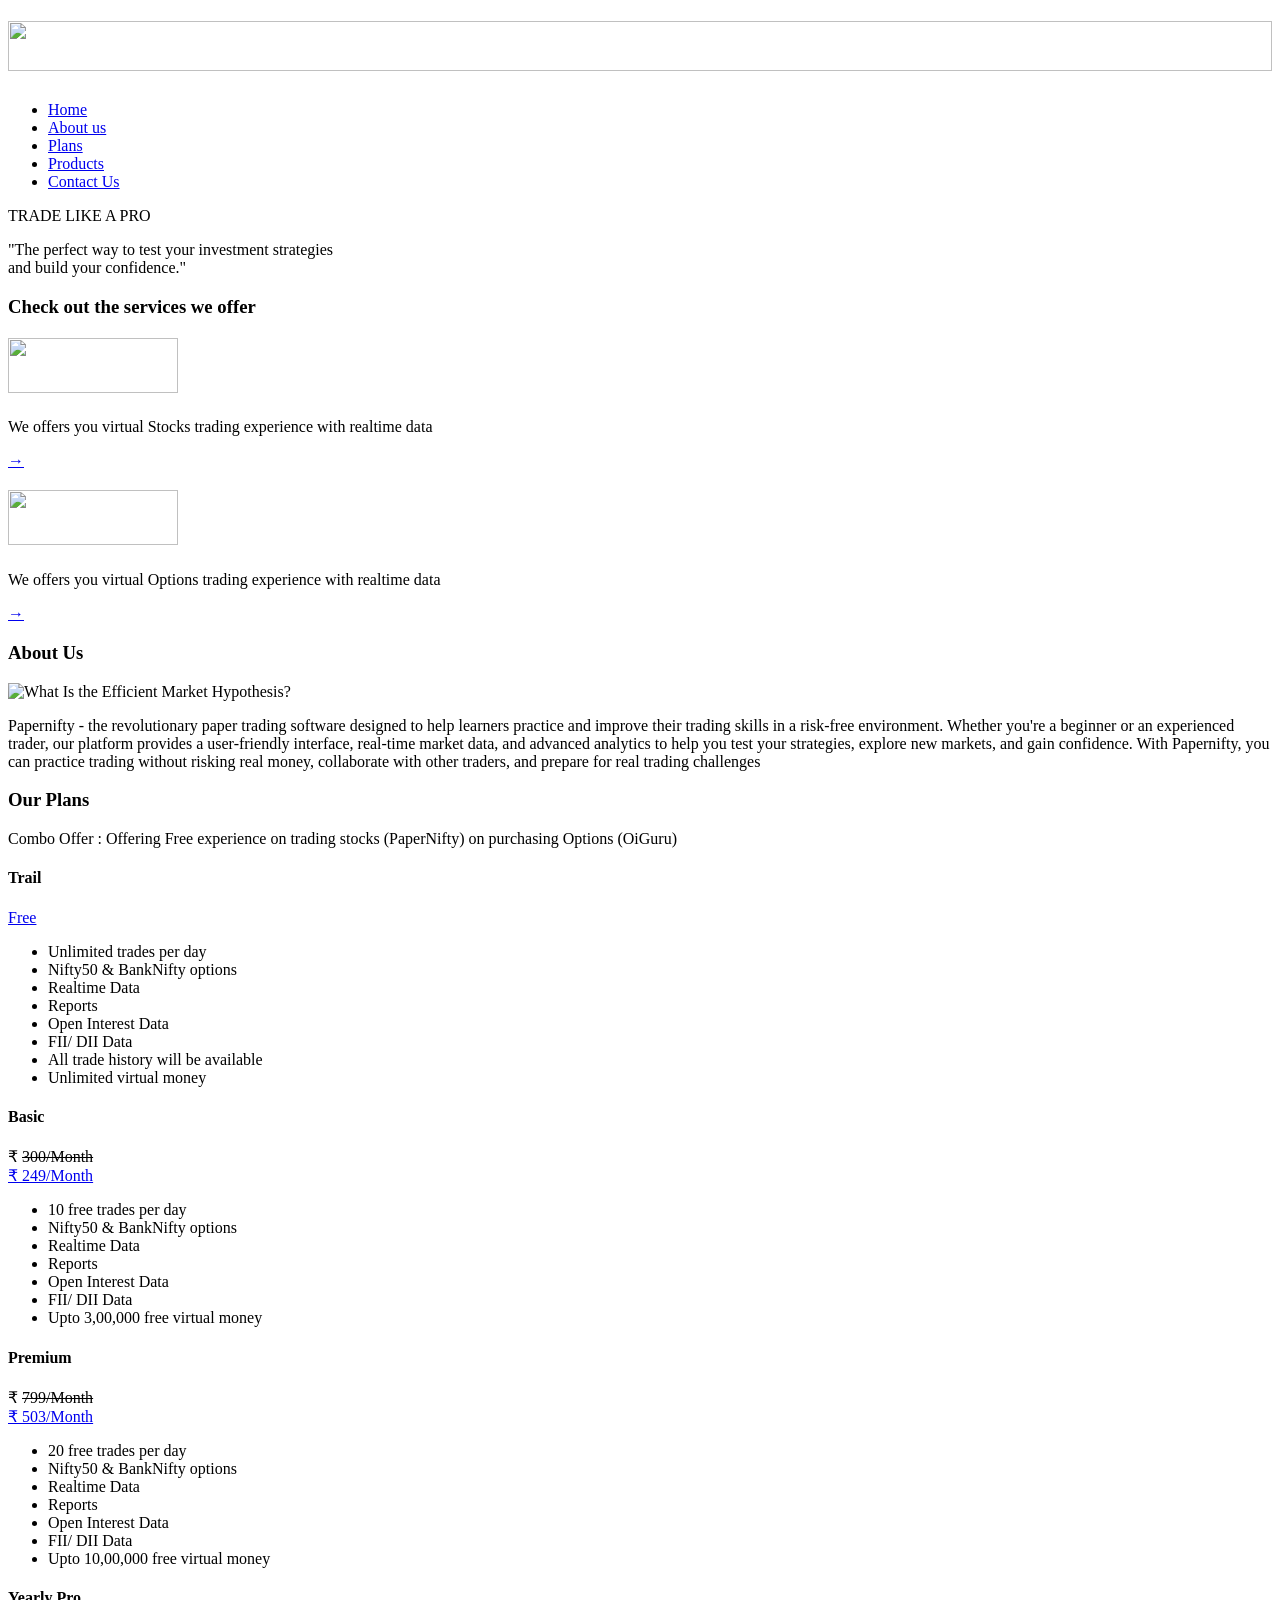
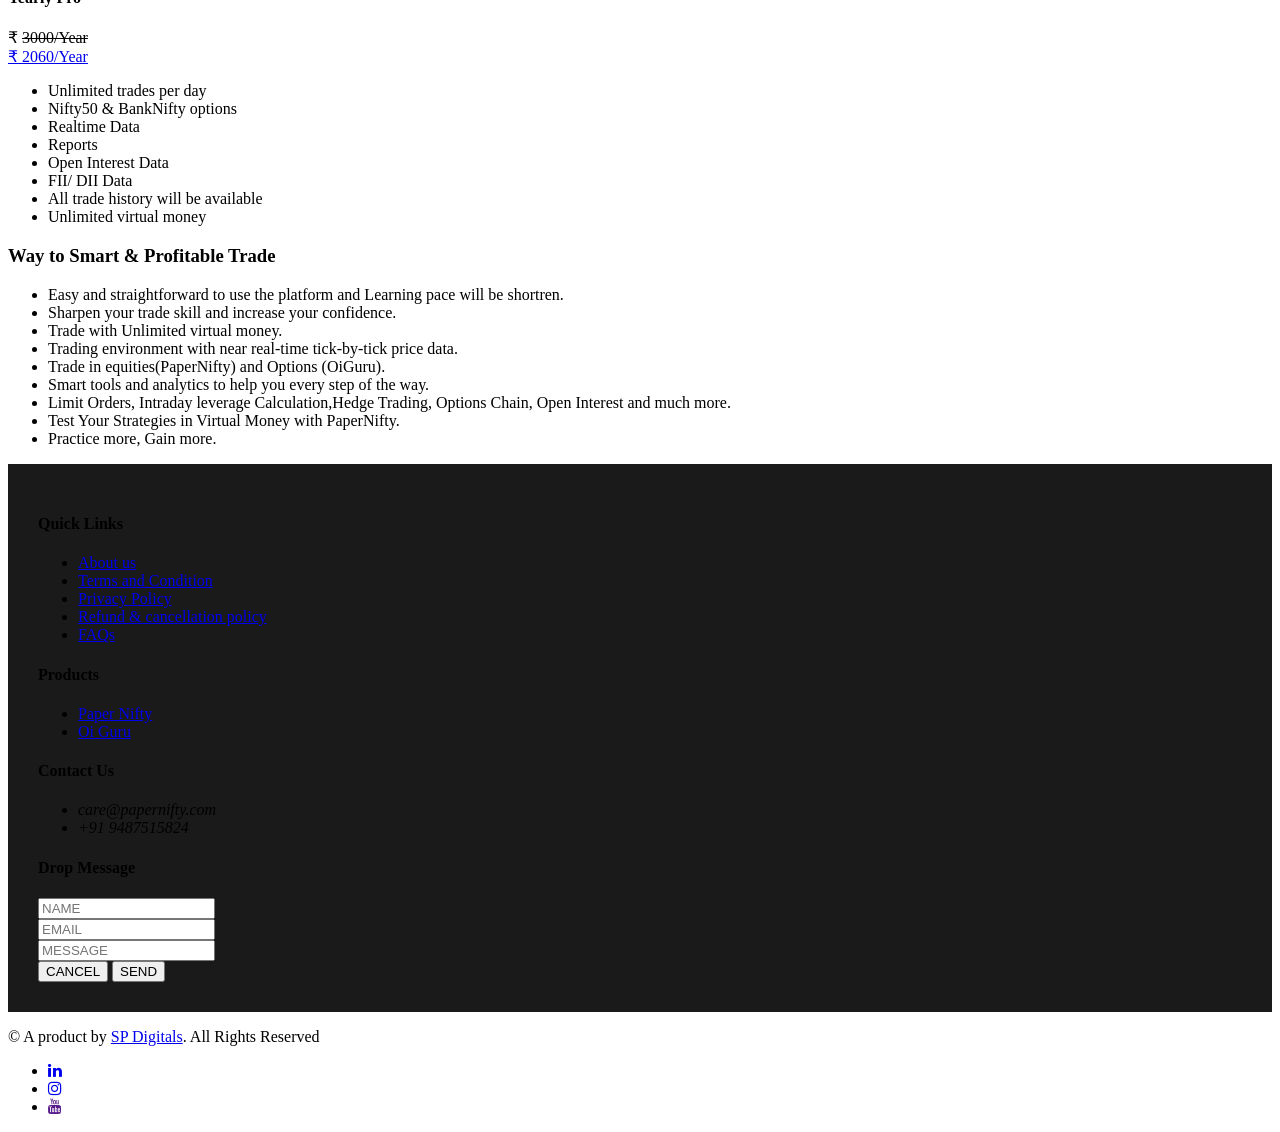
==== index.html @ 731ad500 "Add files via upload Html Files" ====
<!DOCTYPE html>
<html lang="en">

<head>
  <meta charset="UTF-8">
  <meta name="viewport" content="width=device-width, initial-scale=1.0">


  <link rel="preconnect" href="https://fonts.googleapis.com">
  <link rel="preconnect" href="https://fonts.gstatic.com" crossorigin>
  <link href="https://fonts.googleapis.com/css2?family=Sacramento&family=Titillium+Web&display=swap" rel="stylesheet">
  <link href="https://maxcdn.bootstrapcdn.com/font-awesome/4.7.0/css/font-awesome.min.css" rel="stylesheet">
  <!--==================== SWIPER CSS ====================-->
  <link href="src/vendor/bootstrap/css/bootstrap.min.css" rel="stylesheet">
  <link href="src/vendor/icofont/icofont.min.css" rel="stylesheet">
  <link href="src/vendor/animate.css/animate.min.css" rel="stylesheet">
  <link href="src/vendor/font-awesome/css/font-awesome.min.css" rel="stylesheet">
  <link href="src/vendor/nivo-slider/css/nivo-slider.css" rel="stylesheet">
  <link href="src/vendor/owl.carousel/assets/owl.carousel.min.css" rel="stylesheet">
  <link href="src/vendor/venobox/venobox.css" rel="stylesheet">
  <!--==================== CSS ====================-->
  <link href="src/css/style.css" rel="stylesheet" />

  <title>Paper Nifty</title>
</head>

<body data-spy="scroll" data-target="#navbar-example">
  <!--==================== Header ====================-->
  <header id="header" class="fixed-top">
    <div class="container-fluid d-flex">

      <div class="logo mr-auto">
        <h1><a href="index.html"><img class="logo" src="src\img\logo1.png" width="100%" height="50" alt=""></a></h1>
      </div>

      <nav class="nav-menu d-none d-lg-block">
        <ul>
          <li><a href="#home">Home</a></li>
          <li><a href="#about">About us</a></li>
          <li><a href="#plan">Plans</a></li>
          <li><a href="#tutorials">Products</a></li>
          <li><a href="#contact">Contact Us</a></li>

        </ul>
      </nav><!-- .nav-menu -->

    </div>
  </header><!-- End Header -->

  <!--==================== MAIN ====================-->
  <main class="main">
    <!--==================== HOME ====================-->
    <section class="home" id="home">
      <div class="container-fluid">
        <div class="row">
          <div class="col-lg-11 col-md-10 col-sm-10">
            <div>
              <p class="hometag">TRADE LIKE A PRO</p>
            </div>
            <div class="hh66Heading">
              "The perfect way to test your investment strategies <br> and build your confidence."
            </div>
          </div>
          <div class="col-lg-1 col-md-2 col-sm-2 shape">
            <div class="hero-shape">
            </div>
            <div class="hero-shape2">
            </div>
            <div class="hero-shape3">
            </div>
          </div>
        </div>
      </div>
      <div class="container">
        <div class="text-center section-headline">
          <h3>Check out the services we offer</h3>
        </div>
        <div class="row">
          <div class="col-lg-6 col-md-6" style="margin-bottom: 20px;">
            <div class="card">
              <div class="card-body text-center">
                <!-- <h5>Paper Nifty</h5>-->
                <h1><a href="index.html"><img class="logo" src="src\img\papernifty.png" width="170" height="55" alt=""></a>
                </h1>
                <p class="card-text">We offers you virtual Stocks trading experience with realtime data</p>
                <a href="https://app.papernifty.com/" target=”_blank” rel="noreferrer noopener">&rarr;</a>
              </div>
            </div>

          </div>
          <div class="col-lg-6 col-md-6">
            <div class="card">
              <div class="card-body text-center">
                <h1><a href="index.html"><img class="logo" src="src\img\oiguru.png" width="170" height="55" alt=""></a>
                </h1>
                <p class="card-text">We offers you virtual Options trading experience with realtime data</p>
                <a href="https://oiguru.papernifty.com/" target=”_blank” rel="noreferrer noopener">&rarr;</a>
              </div>
            </div>
          </div>
        </div>
      </div>
    </section>

    <!--==================== ABOUT ====================-->
    <section class="about" id="about">
      <div class="container-fluid  section-headline">
        <div class="text-center">
          <h3>About Us</h3>
        </div>
          <div class="descpapernifty">
            <img src="src\img\target.jpg" alt="What Is the Efficient Market Hypothesis?">
            <div class="overlay-text">
              <p>Papernifty - the revolutionary paper trading software designed to help learners practice and improve
                their trading skills in a risk-free environment. Whether you're a beginner or an experienced trader,
                our
                platform provides a user-friendly interface, real-time market data, and advanced analytics to help you
                test your strategies, explore new markets, and gain confidence. With Papernifty, you can practice
                trading without risking real money, collaborate with other traders, and prepare for real trading
                challenges</p>
            </div>
          </div>
      </div>
    </section>

    <!--==================== PROJECT IN MIND ====================-->
    <section class="section" id="plan">
      <div class="container-fluid">
        <div class="text-center section-headline">
          <h3>Our Plans</h3>
          <p class="combo">Combo Offer : Offering Free experience on trading stocks (PaperNifty) on purchasing Options
            (OiGuru)</p>
        </div>
        <div class="container-fluid">
          <div class="row">
            <div class="col-lg-3 col-md-6 col-sm-6 d-flex">
              <div class="planitems">
                <div class="title">
                  <h4> Trail</h4>
                  <div class="d-block">
                    <span class="m-auto d-block w-25 spansmall"></span>
                  </div>
                  <p><a href="https://oiguru.papernifty.com/" target=”_blank”
                      rel="noreferrer noopener"><span>Free</span></a></p>
                  <ul class="points">
                    <li>Unlimited trades per day</li>
                    <li>Nifty50 &amp; BankNifty options</li>
                    <li>Realtime Data</li>
                    <li>Reports</li>
                    <li>Open Interest Data</li>
                    <li>FII/ DII Data</li>
                    <li>All trade history will be available</li>
                    <li>Unlimited virtual money</li>

                  </ul>
                </div>
              </div>
            </div>
            <div class="col-lg-3 col-md-6 col-sm-6 d-flex">
              <div class="planitems">
                <div class="title">
                  <h4>Basic</h4>
                  <div class="d-block">
                    <span class="m-auto d-block w-25 spansmall"></span>
                  </div>
                  <p>&#8377 <s>300/Month</s><br><a href="https://oiguru.papernifty.com/" target=”_blank”
                      rel="noreferrer noopener"><span>&#8377 249/Month</span></a></p>
                  <ul class="points">
                    <li>10 free trades per day</li>
                    <li>Nifty50 &amp; BankNifty options</li>
                    <li>Realtime Data</li>
                    <li>Reports</li>
                    <li>Open Interest Data</li>
                    <li>FII/ DII Data</li>
                    <li>Upto 3,00,000 free virtual money</li>
                  </ul>
                </div>
              </div>
            </div>
            <div class="col-lg-3 col-md-6 col-sm-6 d-flex">
              <div class="planitems">
                <div class="title">
                  <h4>Premium</h4>
                  <div class="d-block">
                    <span class="m-auto d-block w-25 spansmall"></span>
                  </div>
                  <p>&#8377 <s>799/Month</s><br><a href="https://oiguru.papernifty.com/" target=”_blank”
                      rel="noreferrer noopener"><span>&#8377 503/Month</span></a></p>
                  <ul class="points">
                    <li>20 free trades per day</li>
                    <li>Nifty50 &amp; BankNifty options</li>
                    <li>Realtime Data</li>
                    <li>Reports</li>
                    <li>Open Interest Data</li>
                    <li>FII/ DII Data</li>
                    <li>Upto 10,00,000 free virtual money</li>
                  </ul>
                </div>
              </div>
            </div>
            <div class="col-lg-3 col-md-6 col-sm-6 d-flex">
              <div class="planitems">
                <div class="title">
                  <h4>Yearly Pro</h4>
                  <div class="d-block">
                    <span class="m-auto d-block w-25 spansmall"></span>
                  </div>
                  <p>&#8377 <s>3000/Year</s><br><a href="https://oiguru.papernifty.com/" target=”_blank”
                      rel="noreferrer noopener"><span>&#8377 2060/Year</span></a></p>
                  <ul class="points">
                    <li>Unlimited trades per day</li>
                    <li>Nifty50 &amp; BankNifty options</li>
                    <li>Realtime Data</li>
                    <li>Reports</li>
                    <li>Open Interest Data</li>
                    <li>FII/ DII Data</li>
                    <li>All trade history will be available</li>
                    <li>Unlimited virtual money</li>
                  </ul>
                </div>
              </div>
            </div>
          </div>
        </div>
      </div>

    </section>
     <!--==================== Tutorials ====================-->
     <section class="tutorials" id="tutorials">
      <div class="container-fluid  section-headline">
        <div class="text-center">
          <h3>Way to Smart & Profitable Trade</h3>
      </div>
      <div class="container-fluid">
        <div class="row">
          <div class="col-lg-8">
            <ul class="gradient-list list-bullets">
              <li  class="mb-2">Easy and straightforward to use the platform and Learning pace will be shortren.</li>
              <li  class="mb-2">Sharpen your trade skill and increase your confidence.</li>
              <li  class="mb-2">Trade with Unlimited virtual money.</li>
              <li  class="mb-2">Trading environment with near real-time tick-by-tick price data.</li>
              <li  class="mb-2">Trade in equities(PaperNifty) and Options (OiGuru).</li>
              <li  class="mb-2">Smart tools and analytics to help you every step of the way.</li>
              <li  class="mb-2">Limit Orders, Intraday leverage Calculation,Hedge Trading, Options Chain, Open Interest and much more.</li>
              <li  class="mb-2">Test Your Strategies in Virtual Money with PaperNifty.</li>
              <li  class="mb-2">Practice more, Gain more.</li>
            </ul>
          </div>
          <div class="col-lg-4">
            <a href="" class="play-btn popup-video" target=”_blank”
            rel="noreferrer noopener"></a>
          </div>
        </div>

      </div>
    </section>

  </main>

  <!--==================== FOOTER ====================-->
  <footer class="footer" id="contact">
    <div class="container-fluid" style="background-color: #1a1a1a;">
      <div class="row" style="padding: 30px;">
        <div class="col-lg-2 col-md-4 col-sm-auto footer-col">
          <div class="footer-col-line">
            <h4>
              Quick Links
            </h4>
          </div>
          <ul>
            <li>
              <a href="#about">About us</a>
            </li>
            <li>
              <a href="terms-of-service.html">Terms and Condition</a>
            </li>
            <li>
              <a href="privacy-policy.html">Privacy Policy</a>
            </li>
            <li>
              <a href="Refund-policy.html">Refund & cancellation policy</a>
            </li>
            <li>
              <a href="#">FAQs</a>
            </li>
          </ul>
        </div>
        <div class="col-lg-2 col-md-4 col-sm-auto footer-col">
          <div class="footer-col-line">
            <h4>
              Products
            </h4>
          </div>
          <ul>
            <li>
              <a href="#">Paper Nifty</a>
            </li>
            <li>
              <a href="#">Oi Guru</a>
            </li>
          </ul>
        </div>
        <div class="col-lg-3 col-md-4 col-sm-auto footer-col">
          <div class="footer-col-line">
            <h4>
              Contact Us
            </h4>
          </div>
          <div>
            <ul>
              <li>
                <i class="icofont-envelope"> care@papernifty.com</i>
              </li>
              <li><i class="icofont-phone"> +91 9487515824</i>
            </ul>
            </li>

          </div>
        </div>
        <div class="col-lg-5 col-md-12 col-sm-auto footer-col"
          style="visibility: visible; animation-name: fadeInRight;">
          <div class="footer-col-line">
            <h4>
              Drop Message
            </h4>
          </div>
          <div class="form contact-form">
            <form action="src/contact.php" method="post" role="form" class="php-email-form">
              <div class="screen-body-item">
                <div class="app-form">
                  <div class="app-form-group">
                    <input class="app-form-control" id="name" placeholder="NAME" required>
                  </div>
                  <div class="app-form-group">
                    <input class="app-form-control" id="email" placeholder="EMAIL" required>
                  </div>
                  <!--<div class="app-form-group">
                    <select class="app-form-control" style="background-color: #1a1a1a" placeholder="SUBJECT"
                      name="subject" id="subject_input" required>
                      <option disabled hidden selected>Subject line</option>
                      <option>Queries</option>
                      <option>FeedBack</option>
                    </select>
                  </div>-->
                  <div class="app-form-group message">
                    <input class="app-form-control" id="message" placeholder="MESSAGE">
                  </div>
                  <div class="app-form-group buttons">
                    <button class="app-form-button">CANCEL</button>
                    <button class="app-form-button">SEND</button>
                  </div>
                </div>
              </div>
            </form>
          </div>
        </div>
      </div>
    </div>
    <div class="container-fluid bg-white">
      <div class="row">
        <div class="col-lg-10 col-md-8 col-sm-8 credits">
          <p>&copy; A product by <span><a href="#">SP Digitals</a></span>. All Rights Reserved</p>
        </div>
        <div class="col-lg-2 col-md-4 col-sm-4 social-test">
          <ul class="social">
            <li><a href="https://www.linkedin.com/in/papernifty369"  target=”_blank” rel="noreferrer noopener"><i class="fa fa-linkedin" aria-hidden="true"></i></a></li>
            <li><a href="https://instagram.com/_papernifty?igshid=NTc4MTIwNjQ2YQ=="  target=”_blank” rel="noreferrer noopener"><i class="fa fa-instagram" aria-hidden="true"></i></a></li>
            <li><a href=""  target=”_blank” rel="noreferrer noopener"><i class="fa fa-youtube" aria-hidden="true"></i></a></li>

          </ul>
        </div>
      </div>
    </div>
  </footer>

  <!--==================== SCROLL TOP ====================-->


  <!--==================== SWIPER JS ====================-->
  <script src="src/vendor/jquery/jquery.min.js"></script>
  <script src="src/vendor/bootstrap/js/bootstrap.bundle.min.js"></script>
  <script src="src/vendor/jquery.easing/jquery.easing.min.js"></script>
  <script src="src/vendor/php-email-form/validate.js"></script>
  <script src="src/vendor/appear/jquery.appear.js"></script>
  <script src="src/vendor/knob/jquery.knob.js"></script>
  <script src="src/vendor/parallax/parallax.js"></script>
  <script src="src/vendor/wow/wow.min.js"></script>
  <script src="src/vendor/isotope-layout/isotope.pkgd.min.js"></script>
  <script src="src/vendor/nivo-slider/js/jquery.nivo.slider.js"></script>
  <script src="src/vendor/owl.carousel/owl.carousel.min.js"></script>
  <script src=" https://smtpjs.com/v3/smtp.js"></script>

  <!-- Template Main JS File -->
  <script src="src/js/main.js"></script>
</body>

</html>
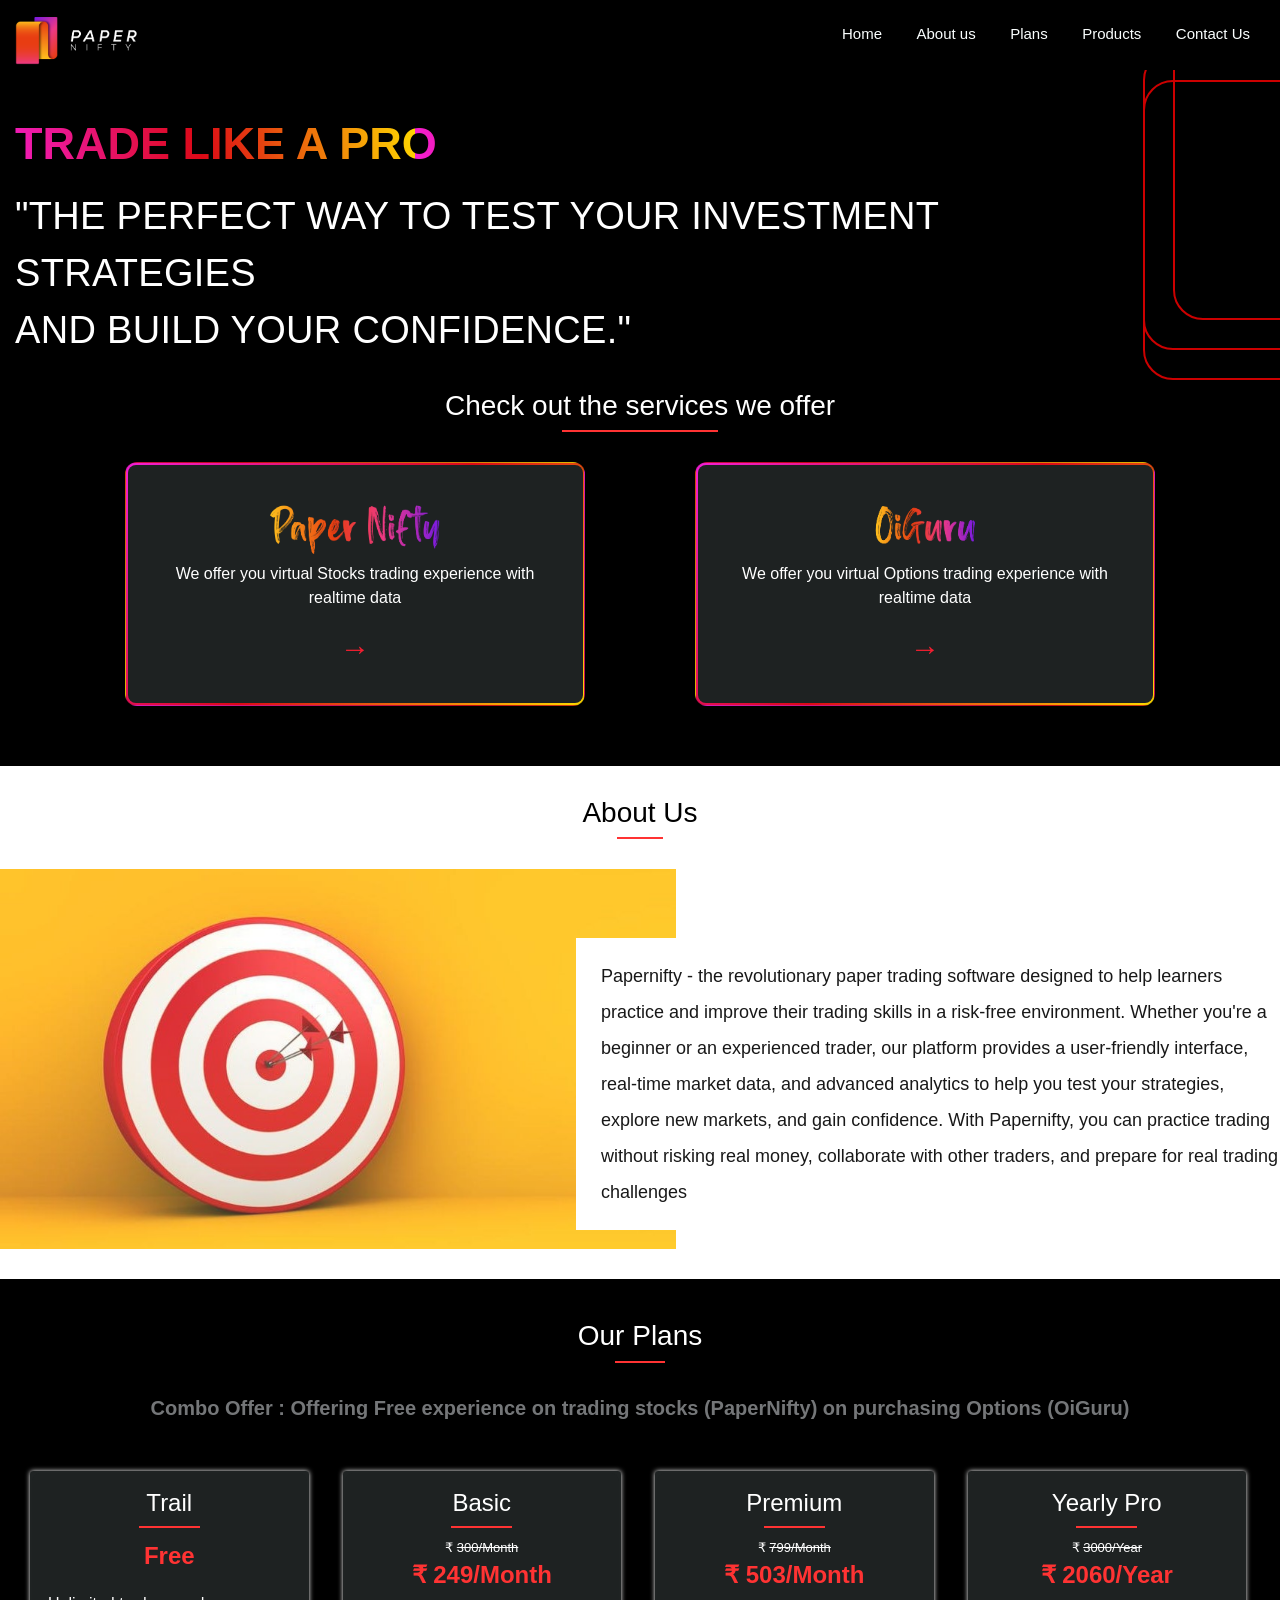
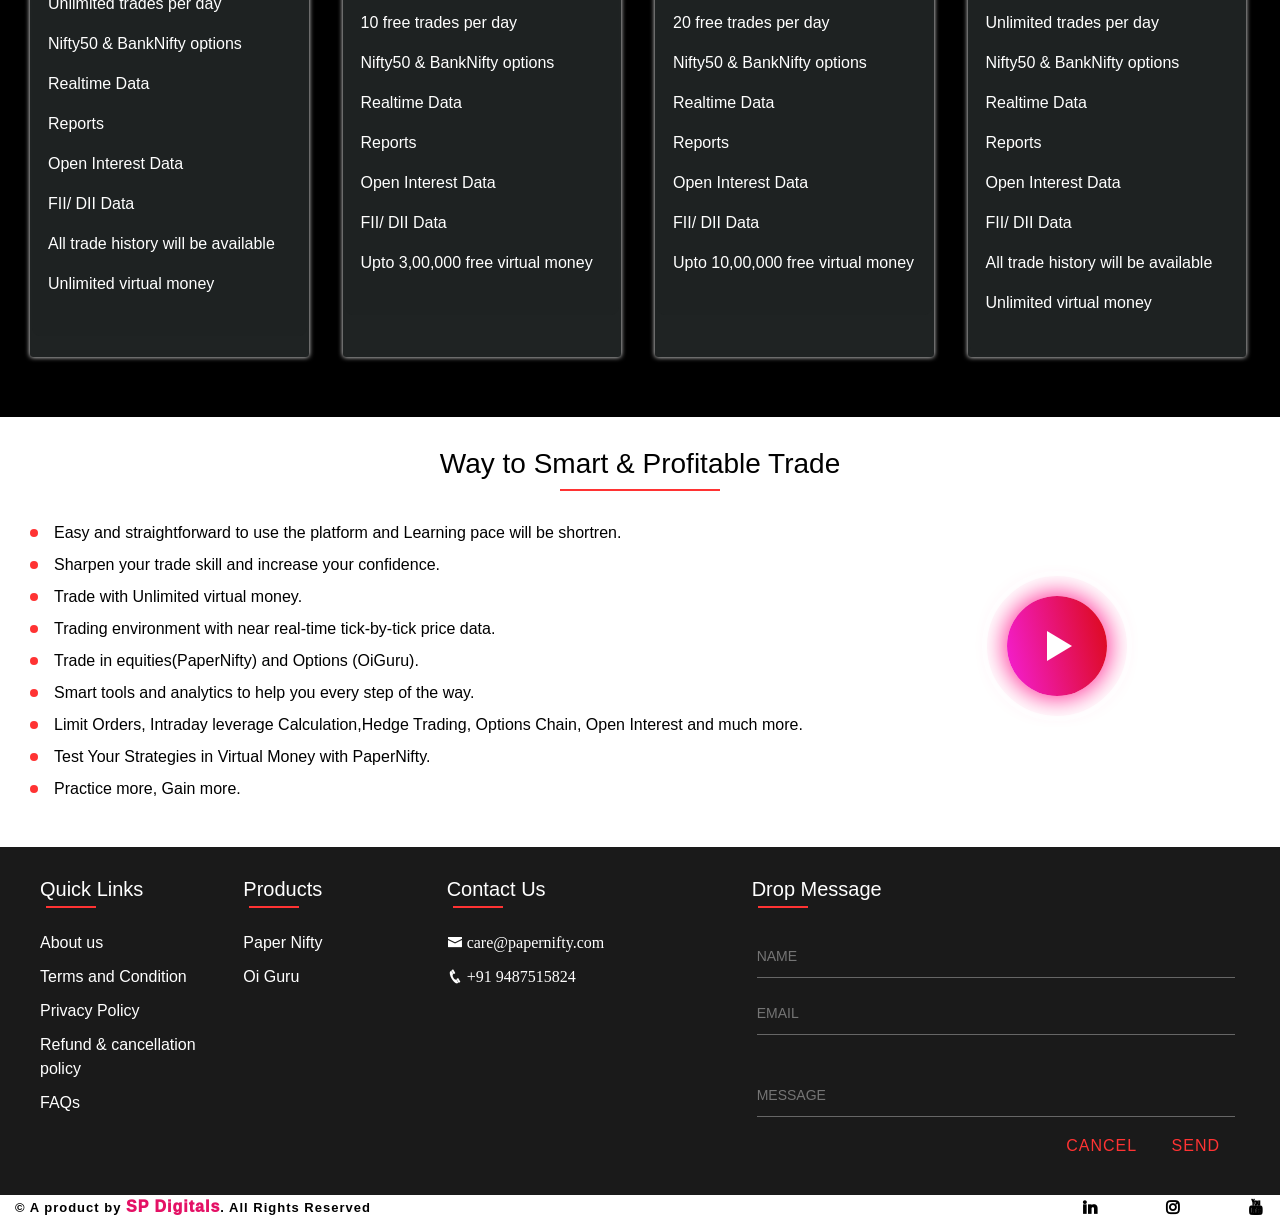
==== commit 6ee63873: "Mobile Screen Issues Gradient Tag line Font size Bullet Points" ====
--- a/index.html
+++ b/index.html
@@ -82,7 +82,7 @@
                 <!-- <h5>Paper Nifty</h5>-->
                 <h1><a href="index.html"><img class="logo" src="src\img\papernifty.png" width="170" height="55" alt=""></a>
                 </h1>
-                <p class="card-text">We offers you virtual Stocks trading experience with realtime data</p>
+                <p class="card-text">We offer you virtual Stocks trading experience with realtime data</p>
                 <a href="https://app.papernifty.com/" target=”_blank” rel="noreferrer noopener">&rarr;</a>
               </div>
             </div>
@@ -93,7 +93,7 @@
               <div class="card-body text-center">
                 <h1><a href="index.html"><img class="logo" src="src\img\oiguru.png" width="170" height="55" alt=""></a>
                 </h1>
-                <p class="card-text">We offers you virtual Options trading experience with realtime data</p>
+                <p class="card-text">We offer you virtual Options trading experience with realtime data</p>
                 <a href="https://oiguru.papernifty.com/" target=”_blank” rel="noreferrer noopener">&rarr;</a>
               </div>
             </div>
--- a/src/css/style.css
+++ b/src/css/style.css
@@ -0,0 +1,749 @@
+* {
+	margin: 0;
+	padding: 0;
+	font-family: 'Titillium Web', sans-serif;
+	box-sizing: border-box;
+}
+
+body {
+	height: 100vh;
+	background-color: black;
+	background-size: cover;
+	color: #fff;
+	background-size: cover;
+	background-position: center;
+}
+
+section {
+	padding: 40px 0;
+	overflow: hidden;
+}
+
+li {
+	list-style: none;
+}
+
+/*--------------------------------------------------------------
+# Header
+--------------------------------------------------------------*/
+#header {
+	height: 70px;
+	transition: all 0.5s;
+	z-index: 997;
+	transition: all 0.5s;
+	padding: 15px 0;
+	background: black;
+}
+
+#header.header-scrolled {
+	height: 60px;
+	padding: 10px 0;
+	background-color: #1a1a1a;
+	
+}
+
+
+
+@media (max-width:768px) {
+	#header {
+		height: 60px;
+		padding: 10px 0;
+		background: black;
+	}
+
+}
+
+.header-bg {
+	background-repeat: no-repeat;
+	background-size: cover;
+	background-position: top center;
+}
+
+@media (min-width:1025px) {
+	.header-bg {
+		background-attachment: fixed;
+	}
+}
+
+.home-overly {
+	background: rgba(0, 0, 0, 0.5);
+	height: 100%;
+	position: absolute;
+	width: 100%;
+}
+
+/*--------------------------------------------------------------
+# Nav
+--------------------------------------------------------------*/
+
+/*--------------------------------------------------------------
+# Navigation Menu
+--------------------------------------------------------------*/
+
+/* Desktop Navigation */
+.nav-menu,
+.nav-menu * {
+	margin: 0;
+	padding: 0;
+	list-style: none;
+}
+
+.nav-menu>ul>li {
+	position: relative;
+	white-space: nowrap;
+	display: inline-block;
+}
+
+.nav-menu a {
+	display: block;
+	position: relative;
+	color: #fafefe;
+	padding: 8px 15px 0px 15px;
+	transition: 0.3s;
+	font-size: 15px;
+}
+
+.nav-menu a:hover,
+.nav-menu .active>a,
+.nav-menu li:hover>a {
+	text-decoration: none;
+}
+
+.nav-menu ul li a::after {
+	content: "";
+	height: 3px;
+	width: 0;
+	position: absolute;
+	left: 0;
+	bottom: -10px;
+	background: linear-gradient(102.57deg, #ffd900, #dc0916, #f41fd6 100%, #b200f898 0);
+	transition: 0.5s;
+	transform: scale(0, 0.5);
+}
+
+.nav-menu ul li a:hover:after {
+	width: 100%;
+	transform: scale(0.5, 0.5);
+}
+
+/* Mobile Navigation */
+.mobile-nav-toggle {
+	position: fixed;
+	right: 15px;
+	top: 15px;
+	z-index: 9998;
+	border: 0;
+	background: none;
+	font-size: 24px;
+	transition: all 0.4s;
+	outline: none !important;
+	line-height: 1;
+	cursor: pointer;
+	text-align: right;
+}
+
+.mobile-nav-toggle i {
+	color: #fff;
+}
+
+.mobile-nav {
+	position: fixed;
+	top: 55px;
+	right: 15px;
+	bottom: 15px;
+	left: 15px;
+	z-index: 9999;
+	overflow-y: auto;
+	background: black;
+	transition: ease-in-out 0.2s;
+	opacity: 0;
+	visibility: hidden;
+	border-radius: 10px;
+	padding: 10px 0;
+}
+
+.mobile-nav a {
+	display: block;
+	color: white;
+	padding: 10px 20px;
+}
+
+.mobile-nav a:hover,
+.mobile-nav .active>a,
+.mobile-nav li:hover>a {
+	color: #ff3333;
+	text-decoration: none;
+}
+
+.mobile-nav-overly {
+	width: 100%;
+	height: 100%;
+	z-index: 9997;
+	top: 0;
+	left: 0;
+	position: fixed;
+	background: rgba(1, 2, 2, 0.6);
+	overflow: hidden;
+	display: none;
+	transition: ease-in-out 0.2s;
+}
+
+.mobile-nav-active {
+	overflow: hidden;
+}
+
+.mobile-nav-active .mobile-nav {
+	opacity: 1;
+	visibility: visible;
+}
+
+.homedesc {
+	font-size: 20px;
+}
+
+.homedesc span {
+	font-size: 30px;
+	color: #ff3333;
+}
+
+.hero-shape {
+	position: absolute;
+	top: 10px;
+	left: -30px;
+	width: 300px;
+	height: 300px;
+	border-radius: 30px;
+	-webkit-animation: spin 20s linear infinite;
+	animation: spin 20s linear infinite;
+	border: 2px solid #cc0000;
+}
+.hero-shape2 {
+	position: absolute;
+	top: -20px;
+	left: 0px;
+	width: 300px;
+	height: 300px;
+	border-radius: 30px;
+	-webkit-animation: spin 15s linear infinite;
+	animation: spin 15s linear infinite;
+	border: 2px solid #cc0000;
+}
+.hero-shape3 {
+	position: absolute;
+	top: 40px;
+	left: -30px;
+	width: 300px;
+	height: 300px;
+	border-radius: 30px;
+	-webkit-animation: spin 17s linear infinite;
+	animation: spin 10s linear infinite;
+	border: 2px solid #cc0000;
+}
+
+@-webkit-keyframes spin {
+	0% {
+		-webkit-transform: rotate(0deg);
+	}
+
+	100% {
+		-webkit-transform: rotate(360deg);
+	}
+}
+
+@keyframes spin {
+	0% {
+		transform: rotate(0deg);
+	}
+
+	100% {
+		transform: rotate(360deg);
+	}
+}
+
+@media (max-width:575px) {
+
+	.shape {
+		display: none;
+	}
+
+}
+ 
+.hometag{
+	opacity: 0;
+	margin: 70px 0 0 0;
+	text-align: left;
+	white-space: nowrap;
+	background: linear-gradient(-99.57deg, #ffd900, #dc0916, #f41fd6 100%, #b200f898 0);
+	font-weight: bold;
+	font-size: 45px;  
+	width: 430px;
+	-webkit-background-clip: text;
+	-webkit-text-fill-color: transparent;
+	overflow: hidden;
+	animation: shring-animation 2.2s steps(40,end) 2s forwards ;
+	display: flex;
+  }
+  
+  @keyframes shring-animation {
+	0% {
+	  background-position: 0 0;
+	  opacity: 0;
+	  width: 0;
+	}
+	1% {
+	  background-position: 0 0;
+	  opacity: 1;
+	}
+	50% {
+	  background-position: 150px 0;
+	  opacity: 1;
+	}
+	100% {
+	  background-position: 400px 0;
+	  opacity: 1;
+	}
+  }
+
+ 
+.hh66Heading {
+	font-size: 38px;
+	letter-spacing: .3px;
+	font-weight: 500;
+	-webkit-font-smoothing: auto;
+	margin: 0;
+	display: flex;
+	padding-bottom: 30px;
+	text-transform: uppercase;
+	margin-top: 10px;
+	
+}
+
+@media (max-width:768px) {
+
+	.card {
+		padding: 10px;
+		margin: 10px;
+	}
+
+}
+
+.section-headline h3 {
+	display: inline-block;
+	position: relative;
+	margin-bottom: 40px;
+}
+
+.section-headline h3::after {
+	border: 1px solid #ff3333;
+	bottom: -10px;
+	content: "";
+	left: 0;
+	margin: 0 auto;
+	position: absolute;
+	right: 0;
+	width: 40%;
+}
+
+.card {
+	border-radius: 0.75rem;
+	position: relative;
+	background: linear-gradient(-45.57deg, #ffd900, #dc0916, #f41fd6 100%, #b200f898 0);
+	padding: 1.5px;
+	margin: 0px 40px 0px 40px;
+}
+.card:hover {
+	background: linear-gradient(60deg, #ffd900, #dc0916, #f41fd6 100%, #b200f898 0);
+}
+
+.card-body {
+	border-radius: 0.5rem;
+	background: #1e2222;
+	padding: 2rem;
+}
+.card-body h5{
+	color: #e41165;
+	font-weight: bold;
+}
+.card-body a {
+	text-decoration: none;
+	font-size: 30px;
+	font-weight: bold;
+	color: #f41f31;
+}
+
+.about {
+	background-color: white;
+	color: black;
+	padding: 30px 0;
+}
+.about p{
+	font-size: 18px;
+    line-height: 200%;
+	margin: 0;
+	opacity: .9;
+}
+.about .section-headline{
+	padding: 0;
+}
+.descpapernifty{
+	position: relative;
+}
+.descpapernifty img{
+	height: 380px;
+	opacity: 0.85;
+}
+.overlay-text{
+	background-color:white;
+	padding: 20px 0 20px 25px;
+	position: absolute;
+	top:18%;
+	left: 45%;
+  }
+/*Plans*/
+
+.planitems {
+	border-radius: 0.20rem;
+    position: relative;
+    background: hsl(180, 6%, 13%);
+	padding: 2px;
+	box-shadow: 0 0px 5px;
+	flex-basis: calc(100% - 4px);
+}
+
+.spansmall {
+	border: 1px solid #ff3333;
+}
+.combo{
+	text-align: center;
+	font-size: 20px;
+	font-weight: 700!important;
+	color: #747678;
+	padding-bottom: 2rem;
+}
+
+.title {
+	border-radius: 0.5rem;
+    background: #1e2222;
+    padding: 1rem;
+	text-align: center;
+}
+.title p{
+	padding: 10px 0 10px 0;
+	margin: 0;
+	font-size: small;
+}
+.title span{
+	color: #ff3333;
+	font-weight: bold;
+	font-size: 1.5rem;
+}
+.title a:hover{
+	text-decoration: none;
+	color: #ff3333;
+  text-shadow: 0 0 5px grey,
+              0 0 25px #e41165,
+              0 0 50px #e41165,
+              0 0 100px #e41165;
+	
+}
+.points {
+	line-height: 40px;
+	padding: 0;
+	text-align: left;
+	font-size: 1rem;
+}
+
+.planitems:hover{
+	border-image: linear-gradient(to right, #ffd900, #dc0916, #f41fd6 100%, #b200f898 0) 1;
+    border-style: groove;
+}
+.section .d-flex{
+margin-bottom: 20px;
+}
+/*tutorials*/
+.tutorials{
+	background-color: white;
+	color: black;
+	padding: 30px 0;
+}
+/* List with bullets */
+.list-bullets {
+    list-style: none;
+}
+
+.list-bullets li {
+    display: flex;
+    align-items: center;
+}
+
+.list-bullets li::before {
+    content: '';
+    width: 8px;
+    height: 8px;
+    border-radius: 50%;
+    background: #ff3333;
+    display: block;
+    margin-right: 1rem;
+	padding: 4px;
+}
+
+/*Footer*/
+
+.footer-col{
+	padding: 0 10px;
+	text-align: left;
+	
+}
+
+.footer-col-line h4{
+	font-size: 20px;
+	margin-bottom: 30px;
+	display: inline-block;
+}
+.footer-col-line h4::after{
+	content: '';
+	position: absolute;
+	border: 1px solid #ff3333;
+	height: 2px;
+	width: 50px;
+	margin-top: 29px;
+	left:0.8em;
+	right: 0;
+}
+.footer-col ul li:not(:last-child){
+margin-bottom: 10px;
+}
+.footer-col ul li{
+	color: white;
+	display: block;
+}
+.footer-col a{
+	color: white;
+}
+
+.footer-col a:hover{
+	color: #ff3333;
+	text-decoration: none;
+}
+
+.footer-col  a::after {
+	content: "";
+	height: 3px;
+	width: 0;
+	position: absolute;
+	left: 0;
+	bottom: -10px;
+	background: linear-gradient(102.57deg, #ffd900, #dc0916, #f41fd6 100%, #b200f898 0);
+	transition: 0.5s;
+	transform: scale(0, 0.5);
+}
+
+
+/*Contact Form*/
+
+@media screen and (max-width: 600px) {
+
+	.screen-body-item {
+	  padding: 0;
+	}
+  }
+
+.screen-body-item {
+	flex: 1;
+	padding: 5px;
+  }
+  
+  .screen-body-item.left {
+	display: flex;
+	flex-direction: column;
+  }
+
+  .app-form-group {
+	margin-bottom: 15px;
+  }
+  
+  .app-form-group.message {
+	margin-top: 40px;
+  }
+  
+  .app-form-group.buttons {
+	margin-bottom: 0;
+	text-align: right;
+  }
+
+  
+.app-form-control {
+	width: 100%;
+	padding: 10px 0;
+	background: none;
+	border: none;
+	border-bottom: 1px solid #666;
+	font-size: 14px;
+	text-transform: uppercase;
+	outline: none;
+	transition: border-color .2s;
+}
+.app-form-control input,select{
+	color: #666;
+	
+  }
+  
+  .app-form-control:focus {
+	border-bottom-color: #ddd;
+  }
+  
+  .app-form-button {
+	background: none;
+	border: none;
+	color: #ff3333;
+	cursor: pointer;
+	padding: 2px 15px;
+	border-radius: 5rem;
+	letter-spacing: 1px;
+	transition: 0.5s;
+  }
+  
+  .app-form-button:hover {
+	color: white;
+	background:  linear-gradient(-102.57deg,#dc0916,#f41fd6 100%,#f41fd6 0);
+  }
+
+ 
+  .credits a{
+	color: #e41165;
+	display: inline !important;
+	font-size: medium;
+	font-weight: 1000;
+  }
+  .credits p{
+	margin: 0;
+	display: inline !important;
+	font-size: small;
+	letter-spacing: 1px;
+	color: black;
+	font-weight: bold;
+  }
+
+  .credits a:hover{
+	text-decoration: none;
+  }
+
+
+.social-test .social {
+	  padding-left: 0px;
+	  margin: 0;
+	  display: flex;
+    justify-content: space-between;
+	}
+	.social i{
+		font-weight: bold;
+		color: black;
+		height: 0.9375rem;
+    width: 0.9375rem;
+	}
+	.social-test li {
+	  list-style-type: none;
+	  display: inline-block;
+	  padding: 1px;
+  
+	  cursor: pointer;
+	  transition: ease .3s;
+	}
+  
+  .social:hover > li {
+	opacity: 0.5;
+	color: red;
+  }
+  
+  .social:hover > li:hover {
+	opacity: 1;
+  }
+
+
+
+
+  .play-btn {
+	width: 100px;
+	height: 100px;
+	background: linear-gradient(-102.57deg,#dc0916,#f41fd6 100%,#f41fd6 0);
+	border-radius: 50%;
+	position: relative;
+	display: block;
+	margin:75px auto;
+	box-shadow: 0px 0px 25px 3px rgba(255, 0, 128, 0.8);
+  }
+  
+  /* triangle */
+  .play-btn::after {
+	content: "";
+	position: absolute;
+	left: 50%;
+	top: 50%;
+	-webkit-transform: translateX(-40%) translateY(-50%);
+	transform: translateX(-40%) translateY(-50%);
+	transform-origin: center center;
+	width: 0;
+	height: 0;
+	border-top: 15px solid transparent;
+	border-bottom: 15px solid transparent;
+	border-left: 25px solid #fff;
+	z-index: 100;
+	-webkit-transition: all 400ms cubic-bezier(0.55, 0.055, 0.675, 0.19);
+	transition: all 400ms cubic-bezier(0.55, 0.055, 0.675, 0.19);
+  }
+  
+  /* pulse wave */
+  .play-btn:before {
+	content: "";
+	position: absolute;
+	width: 150%;
+	height: 150%;
+	-webkit-animation-delay: 0s;
+	animation-delay: 0s;
+	-webkit-animation: pulsate1 2s;
+	animation: pulsate1 2s;
+	-webkit-animation-direction: forwards;
+	animation-direction: forwards;
+	-webkit-animation-iteration-count: infinite;
+	animation-iteration-count: infinite;
+	-webkit-animation-timing-function: steps;
+	animation-timing-function: steps;
+	opacity: 1;
+	border-radius: 50%;
+	border: 5px solid rgba(255, 255, 255, .75);
+	top: -25%;
+	left: -25%;
+	background: rgba(198, 16, 0, 0);
+  }
+  
+  @-webkit-keyframes pulsate1 {
+	0% {
+	  -webkit-transform: scale(0.6);
+	  transform: scale(0.6);
+	  opacity: 1;
+	  box-shadow: inset 0px 0px 25px 3px rgba(255, 255, 255, 0.75), 0px 0px 25px 10px rgba(255, 255, 255, 0.75);
+	}
+	100% {
+	  -webkit-transform: scale(1);
+	  transform: scale(1);
+	  opacity: 0;
+	  box-shadow: none;
+  
+	}
+  }
+  
+  @keyframes pulsate1 {
+	0% {
+	  -webkit-transform: scale(0.6);
+	  transform: scale(0.6);
+	  opacity: 1;
+	  box-shadow: inset 0px 0px 25px 3px rgba(255, 255, 255, 0.75), 0px 0px 25px 10px rgba(255, 255, 255, 0.75);
+	}
+	100% {
+	  -webkit-transform: scale(1, 1);
+	  transform: scale(1);
+	  opacity: 0;
+	  box-shadow: none;
+  
+	}
+  }
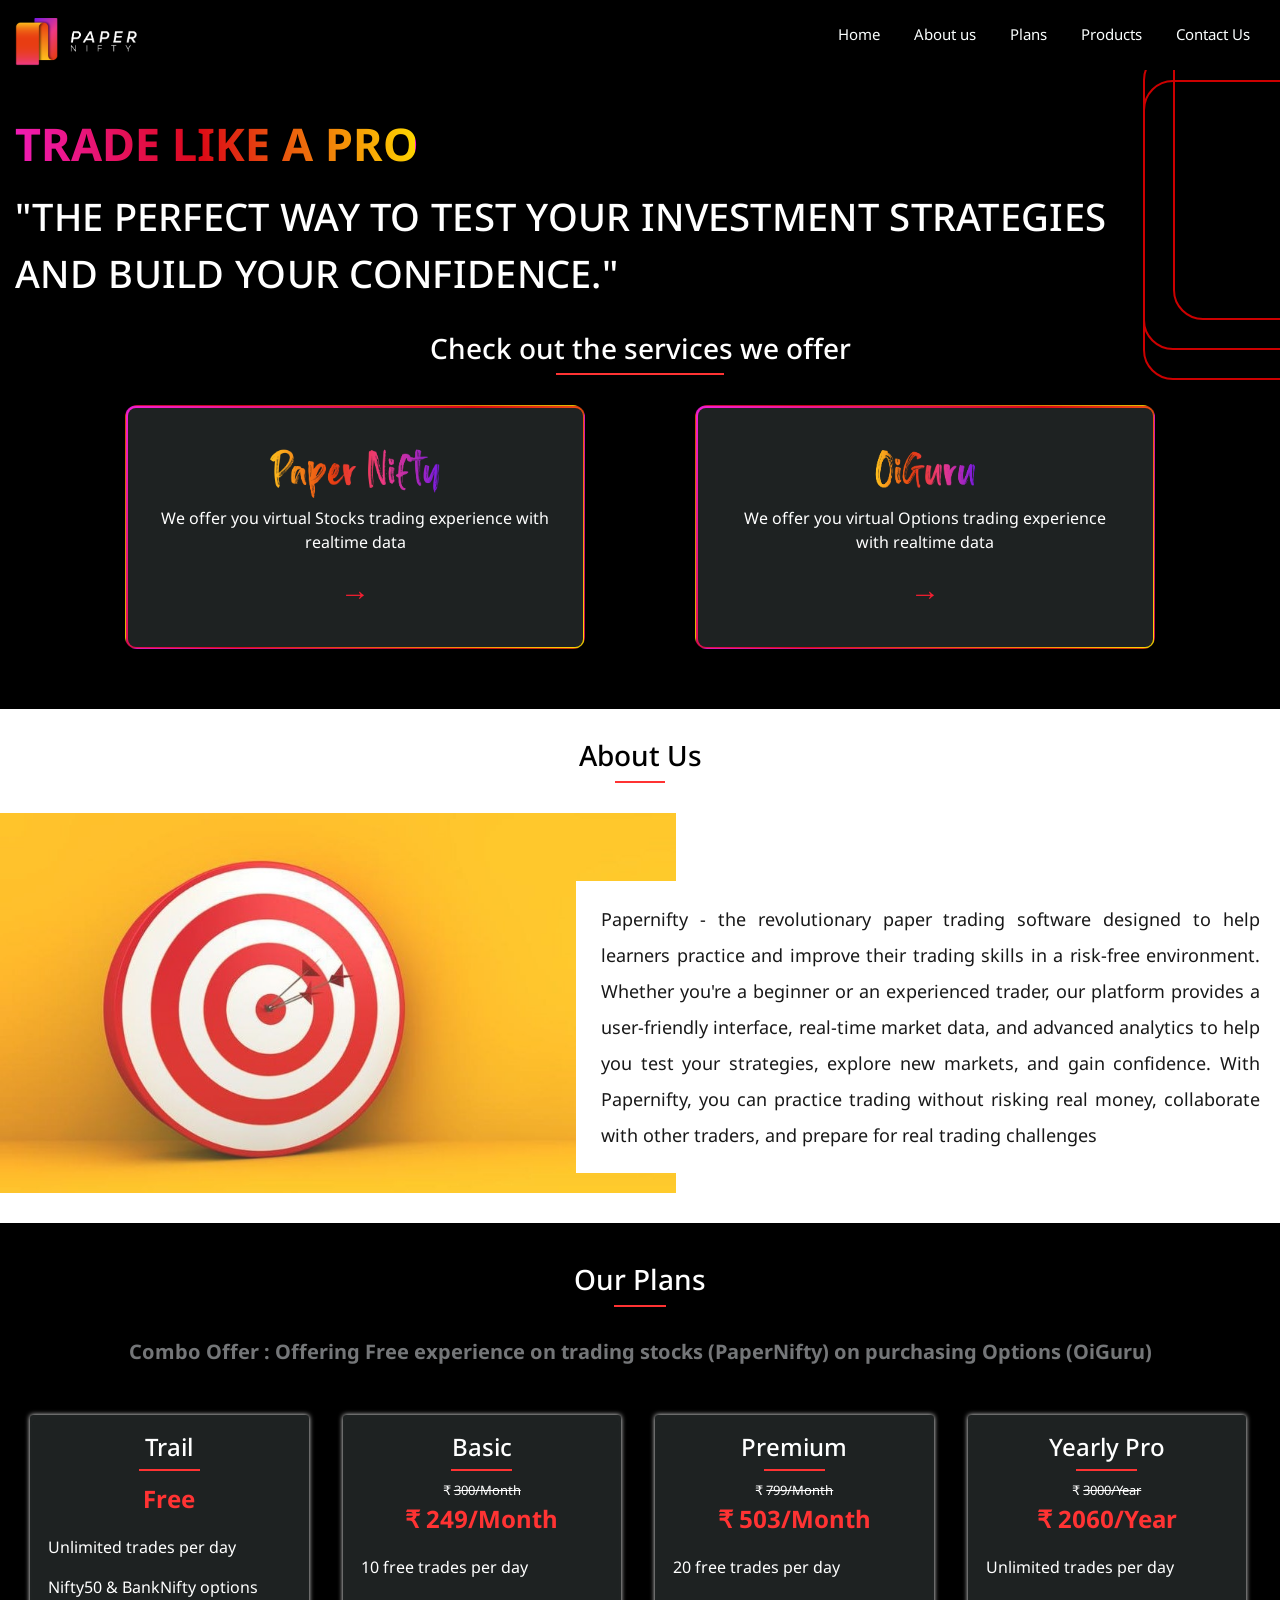
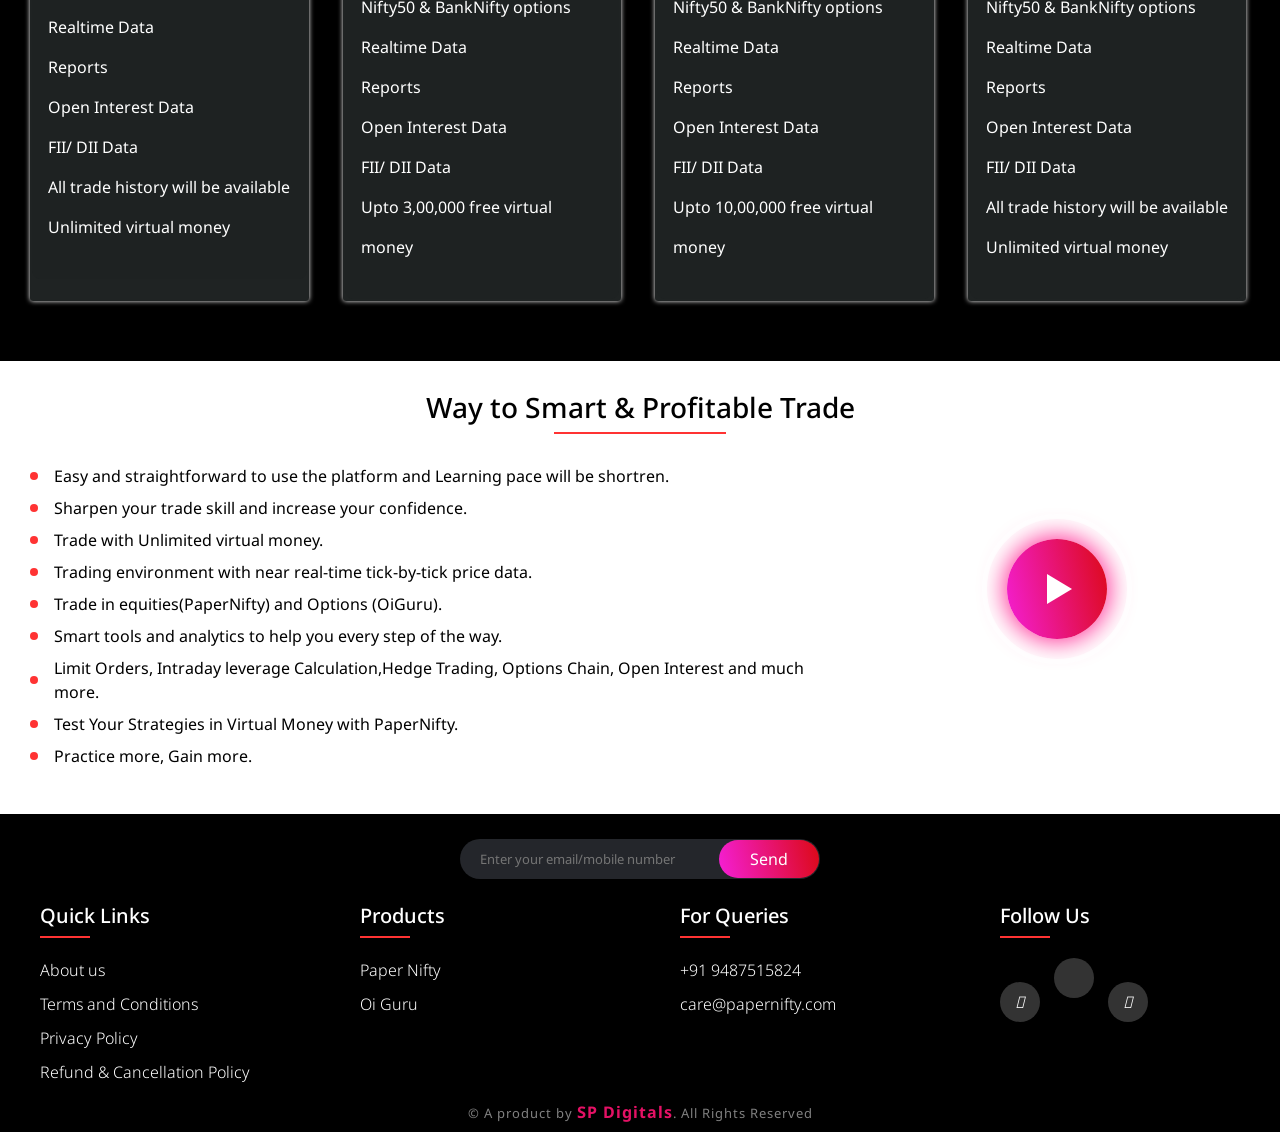
==== commit e98ff422: "Footer Modified" ====
--- a/index.html
+++ b/index.html
@@ -8,7 +8,7 @@
 
   <link rel="preconnect" href="https://fonts.googleapis.com">
   <link rel="preconnect" href="https://fonts.gstatic.com" crossorigin>
-  <link href="https://fonts.googleapis.com/css2?family=Sacramento&family=Titillium+Web&display=swap" rel="stylesheet">
+  <link href="https://fonts.googleapis.com/css2?family=Noto+Sans+Georgian&display=swap" rel="stylesheet">
   <link href="https://maxcdn.bootstrapcdn.com/font-awesome/4.7.0/css/font-awesome.min.css" rel="stylesheet">
   <!--==================== SWIPER CSS ====================-->
   <link href="src/vendor/bootstrap/css/bootstrap.min.css" rel="stylesheet">
@@ -259,119 +259,69 @@
 
   <!--==================== FOOTER ====================-->
   <footer class="footer" id="contact">
-    <div class="container-fluid" style="background-color: #1a1a1a;">
-      <div class="row" style="padding: 30px;">
-        <div class="col-lg-2 col-md-4 col-sm-auto footer-col">
-          <div class="footer-col-line">
-            <h4>
-              Quick Links
-            </h4>
-          </div>
+    <div class="container-fluid">
+      <div class="newsletter">
+        <div class="content">
+          <form class="subscription" action="src/contact.php" method="post" role="form" class="php-email-form">
+            <input class="add-email" type="email" placeholder="Enter your email/mobile number">
+            <button class="submit-email" type="button">
+              <span class="before-submit">Send</span>
+              <span class="after-submit">Thanks for reaching us!</span>
+             </button>
+          </form>
+        </div>
+      </div>
+      <div class="row">
+        <div class="footer-col">
+          <h4>Quick Links</h4>
           <ul>
             <li>
-              <a href="#about">About us</a>
-            </li>
-            <li>
-              <a href="terms-of-service.html">Terms and Condition</a>
+              <a href="index.html#about">About us</a>
+            </li>
+            <li>
+              <a href="terms-of-service.html">Terms and Conditions</a>
             </li>
             <li>
               <a href="privacy-policy.html">Privacy Policy</a>
             </li>
             <li>
-              <a href="Refund-policy.html">Refund & cancellation policy</a>
-            </li>
-            <li>
-              <a href="#">FAQs</a>
+              <a href="Refund-policy.html">Refund & Cancellation Policy</a>
             </li>
           </ul>
         </div>
-        <div class="col-lg-2 col-md-4 col-sm-auto footer-col">
-          <div class="footer-col-line">
-            <h4>
-              Products
-            </h4>
-          </div>
+        <div class="footer-col">
+          <h4>Products</h4>
           <ul>
             <li>
-              <a href="#">Paper Nifty</a>
-            </li>
-            <li>
-              <a href="#">Oi Guru</a>
+              <a href="https://app.papernifty.com/"  target=”_blank” rel="noreferrer noopener">Paper Nifty</a>
+            </li>
+            <li>
+              <a href="https://oiguru.papernifty.com/"  target=”_blank” rel="noreferrer noopener">Oi Guru</a>
             </li>
           </ul>
         </div>
-        <div class="col-lg-3 col-md-4 col-sm-auto footer-col">
-          <div class="footer-col-line">
-            <h4>
-              Contact Us
-            </h4>
-          </div>
-          <div>
-            <ul>
-              <li>
-                <i class="icofont-envelope"> care@papernifty.com</i>
-              </li>
-              <li><i class="icofont-phone"> +91 9487515824</i>
-            </ul>
-            </li>
-
-          </div>
-        </div>
-        <div class="col-lg-5 col-md-12 col-sm-auto footer-col"
-          style="visibility: visible; animation-name: fadeInRight;">
-          <div class="footer-col-line">
-            <h4>
-              Drop Message
-            </h4>
-          </div>
-          <div class="form contact-form">
-            <form action="src/contact.php" method="post" role="form" class="php-email-form">
-              <div class="screen-body-item">
-                <div class="app-form">
-                  <div class="app-form-group">
-                    <input class="app-form-control" id="name" placeholder="NAME" required>
-                  </div>
-                  <div class="app-form-group">
-                    <input class="app-form-control" id="email" placeholder="EMAIL" required>
-                  </div>
-                  <!--<div class="app-form-group">
-                    <select class="app-form-control" style="background-color: #1a1a1a" placeholder="SUBJECT"
-                      name="subject" id="subject_input" required>
-                      <option disabled hidden selected>Subject line</option>
-                      <option>Queries</option>
-                      <option>FeedBack</option>
-                    </select>
-                  </div>-->
-                  <div class="app-form-group message">
-                    <input class="app-form-control" id="message" placeholder="MESSAGE">
-                  </div>
-                  <div class="app-form-group buttons">
-                    <button class="app-form-button">CANCEL</button>
-                    <button class="app-form-button">SEND</button>
-                  </div>
-                </div>
-              </div>
-            </form>
+        <div class="footer-col">
+          <h4>For Queries</h4>
+          <ul>
+            <li><a href="tel:+919487515824">+91 9487515824</a></li>
+            <li><a href="mailto:care@papernifty.com">care@papernifty.com</a></li>
+          </ul>
+        </div>
+        <div class="footer-col">
+          <h4>Follow Us</h4>
+          <div class="social-links">
+            <a href="https://instagram.com/_papernifty?igshid=NTc4MTIwNjQ2YQ=="  target=”_blank” rel="noreferrer noopener"><i class="fab fa-instagram"></i></a>
+            <a href="https://www.linkedin.com/in/papernifty369"  target=”_blank” rel="noreferrer noopener"><i class="fab fa-linkedin-in"></i></a>
+            <a href="#"><i class="fab fa-youtube"></i></a>
           </div>
         </div>
       </div>
     </div>
-    <div class="container-fluid bg-white">
-      <div class="row">
-        <div class="col-lg-10 col-md-8 col-sm-8 credits">
-          <p>&copy; A product by <span><a href="#">SP Digitals</a></span>. All Rights Reserved</p>
-        </div>
-        <div class="col-lg-2 col-md-4 col-sm-4 social-test">
-          <ul class="social">
-            <li><a href="https://www.linkedin.com/in/papernifty369"  target=”_blank” rel="noreferrer noopener"><i class="fa fa-linkedin" aria-hidden="true"></i></a></li>
-            <li><a href="https://instagram.com/_papernifty?igshid=NTc4MTIwNjQ2YQ=="  target=”_blank” rel="noreferrer noopener"><i class="fa fa-instagram" aria-hidden="true"></i></a></li>
-            <li><a href=""  target=”_blank” rel="noreferrer noopener"><i class="fa fa-youtube" aria-hidden="true"></i></a></li>
-
-          </ul>
-        </div>
-      </div>
-    </div>
+    <div class="text-center credits">
+      <p>&copy; A product by <span><a href="#">SP Digitals</a></span>. All Rights Reserved</p>
+      </div>
   </footer>
+
 
   <!--==================== SCROLL TOP ====================-->
 
--- a/src/css/style.css
+++ b/src/css/style.css
@@ -1,7 +1,7 @@
 * {
 	margin: 0;
 	padding: 0;
-	font-family: 'Titillium Web', sans-serif;
+	font-family: 'Noto Sans Georgian', sans-serif;
 	box-sizing: border-box;
 }
 
@@ -394,10 +394,44 @@
 }
 .overlay-text{
 	background-color:white;
-	padding: 20px 0 20px 25px;
+	padding: 20px 20px 20px 25px;
 	position: absolute;
 	top:18%;
 	left: 45%;
+	text-align: justify;
+  }
+  @media (max-width: 870px) {
+	/* Adjust image size for smaller screens */
+	.descpapernifty img {
+	  max-width: 80%;
+	  height: auto;
+	}
+	.overlay-text{
+		top:85%;
+		left: 10%;
+	  }
+	  .about{
+		padding-bottom: 200px;
+	  }
+  }
+
+  @media (max-width: 630px) {
+	/* Adjust image size for smaller screens */
+	.descpapernifty img {
+	  max-width: 100%;
+	  height: auto;
+	}
+	.about p {
+		font-size: 10.2px;
+	}
+	.overlay-text{
+		padding: 6px 15px 2px 6px;
+		top:85%;
+		left: 10%;
+	  }
+	  .about{
+		padding-bottom: 190px;
+	  }
   }
 /*Plans*/
 
@@ -488,140 +522,91 @@
 }
 
 /*Footer*/
+.footer{
+    padding: 25px 0 8px 0;
+}
 
 .footer-col{
-	padding: 0 10px;
-	text-align: left;
+	width: 25%;
+	padding: 0 0 0 40px;
 	
 }
 
-.footer-col-line h4{
+.footer-col h4{
 	font-size: 20px;
 	margin-bottom: 30px;
-	display: inline-block;
-}
-.footer-col-line h4::after{
+	font-weight: 500;
+	position: relative;
+}
+.footer-col h4::before{
 	content: '';
 	position: absolute;
-	border: 1px solid #ff3333;
+	left:0;
+	bottom: -10px;
+	background-color: #ff3333;
 	height: 2px;
+	box-sizing: border-box;
 	width: 50px;
-	margin-top: 29px;
-	left:0.8em;
-	right: 0;
 }
 .footer-col ul li:not(:last-child){
 margin-bottom: 10px;
 }
-.footer-col ul li{
+
+.footer-col ul li a{
+	font-size: 16px;
+	text-decoration: none;
+	font-weight: 300;
 	color: white;
 	display: block;
-}
-.footer-col a{
-	color: white;
-}
-
-.footer-col a:hover{
-	color: #ff3333;
-	text-decoration: none;
-}
-
-.footer-col  a::after {
-	content: "";
-	height: 3px;
-	width: 0;
-	position: absolute;
-	left: 0;
-	bottom: -10px;
-	background: linear-gradient(102.57deg, #ffd900, #dc0916, #f41fd6 100%, #b200f898 0);
-	transition: 0.5s;
-	transform: scale(0, 0.5);
-}
-
-
-/*Contact Form*/
-
-@media screen and (max-width: 600px) {
-
-	.screen-body-item {
-	  padding: 0;
-	}
-  }
-
-.screen-body-item {
-	flex: 1;
-	padding: 5px;
-  }
-  
-  .screen-body-item.left {
-	display: flex;
-	flex-direction: column;
-  }
-
-  .app-form-group {
-	margin-bottom: 15px;
-  }
-  
-  .app-form-group.message {
-	margin-top: 40px;
-  }
-  
-  .app-form-group.buttons {
-	margin-bottom: 0;
-	text-align: right;
-  }
-
-  
-.app-form-control {
-	width: 100%;
-	padding: 10px 0;
-	background: none;
-	border: none;
-	border-bottom: 1px solid #666;
-	font-size: 14px;
-	text-transform: uppercase;
-	outline: none;
-	transition: border-color .2s;
-}
-.app-form-control input,select{
-	color: #666;
-	
-  }
-  
-  .app-form-control:focus {
-	border-bottom-color: #ddd;
-  }
-  
-  .app-form-button {
-	background: none;
-	border: none;
-	color: #ff3333;
-	cursor: pointer;
-	padding: 2px 15px;
-	border-radius: 5rem;
-	letter-spacing: 1px;
-	transition: 0.5s;
-  }
-  
-  .app-form-button:hover {
-	color: white;
-	background:  linear-gradient(-102.57deg,#dc0916,#f41fd6 100%,#f41fd6 0);
-  }
+	transition: all 0.3s ease;
+}
+.footer-col ul li a:hover{
+	padding-left: 8px;
+}
+.footer-col .social-links a{
+	display: inline-block;
+	height: 40px;
+	width: 40px;
+	background-color: rgba(255,255,255,0.2);
+	margin:0 10px 10px 0;
+	text-align: center;
+	line-height: 40px;
+	border-radius: 50%;
+	color: #ffffff;
+	transition: all 0.5s ease;
+}
+.footer-col .social-links a:hover{
+	color: #24262b;
+	background-color: #ffffff;
+}
+
+/*footer responsive*/
+@media(max-width: 767px){
+	.footer-col{
+	  width: 50%;
+	  margin-bottom: 10px;
+  }
+  }
+  @media(max-width: 574px){
+	.footer-col{
+	  width: 50%;
+  }
+  }
+
 
  
   .credits a{
 	color: #e41165;
 	display: inline !important;
 	font-size: medium;
-	font-weight: 1000;
+	font-weight: bold;
   }
   .credits p{
 	margin: 0;
 	display: inline !important;
 	font-size: small;
 	letter-spacing: 1px;
-	color: black;
-	font-weight: bold;
+	color: grey;
   }
 
   .credits a:hover{
@@ -746,4 +731,102 @@
 	  box-shadow: none;
   
 	}
-  }+  }
+
+  /*NewsLetter*/
+  .newsletter {
+	margin-bottom: 25px;
+	width: 100%;
+	height: 100%;
+	display: flex;
+	justify-content: center;
+  }
+
+  .content {
+	width: 360px;
+	height: 40px;
+	box-shadow: 2px 4px 10px rgba(0, 0, 0, .2);
+	border-radius: 60px;
+	overflow: hidden;
+  }
+  
+  .subscription {
+	position: relative;
+	width: 100%;
+	height: 100%;
+  }
+  
+  .subscription .add-email{
+	position: absolute;
+	top: 0;
+	left: 0;
+	width: 100%;
+	height: 100%;
+	border: none;
+	outline: none;
+	padding: 0 20px;
+	background-color: #24262b;
+	font-size: small;
+  }
+  
+  .subscription .submit-email {
+	position: absolute;
+	top: 0;
+	right: 0;
+	height: calc(100% - 2px);
+	width: 100px;
+	border: none;
+	border-radius: 60px;
+	outline: none;
+	margin: 1px;
+	padding: 0 20px;
+	cursor: pointer;
+	background: linear-gradient(-102.57deg,#dc0916,#f41fd6 100%,#f41fd6 0);
+	color: #FFFFFF;
+	transition: width .35s ease-in-out,
+	  background .35s ease-in-out;
+  }
+  
+  .subscription.done .submit-email {
+	width: calc(100% - 2px);
+	background:linear-gradient(-102.57deg,#dc0916,#f41fd6 100%,#f41fd6 0);
+  }
+  
+  .subscription .submit-email .before-submit,
+  .subscription .submit-email .after-submit {
+	position: absolute;
+	top: 0;
+	left: 0;
+	width: 100%;
+	height: 100%;
+	text-align: center;
+	line-height: 38px;
+	transition: visibility .35s ease-in-out,
+	  opacity .35s ease-in-out;
+  }
+  
+  .subscription.done .submit-email .before-submit,
+  .subscription:not(.done) .submit-email .after-submit {
+	visibility: hidden;
+	opacity: 0;
+  }
+  
+  .subscription .submit-email .after-submit {
+	transition-delay: .35s;
+  }
+  
+  .subscription:not(.done) .submit-email .before-submit,
+  .subscription.done .submit-email .after-submit {
+	visibility: visible;
+	opacity: 1;
+  }
+
+.textContent{
+	background-color: white;
+    color: black;
+    padding: 100px 0 15px 0;
+}
+
+.textContent p{
+	font-size: small;
+}
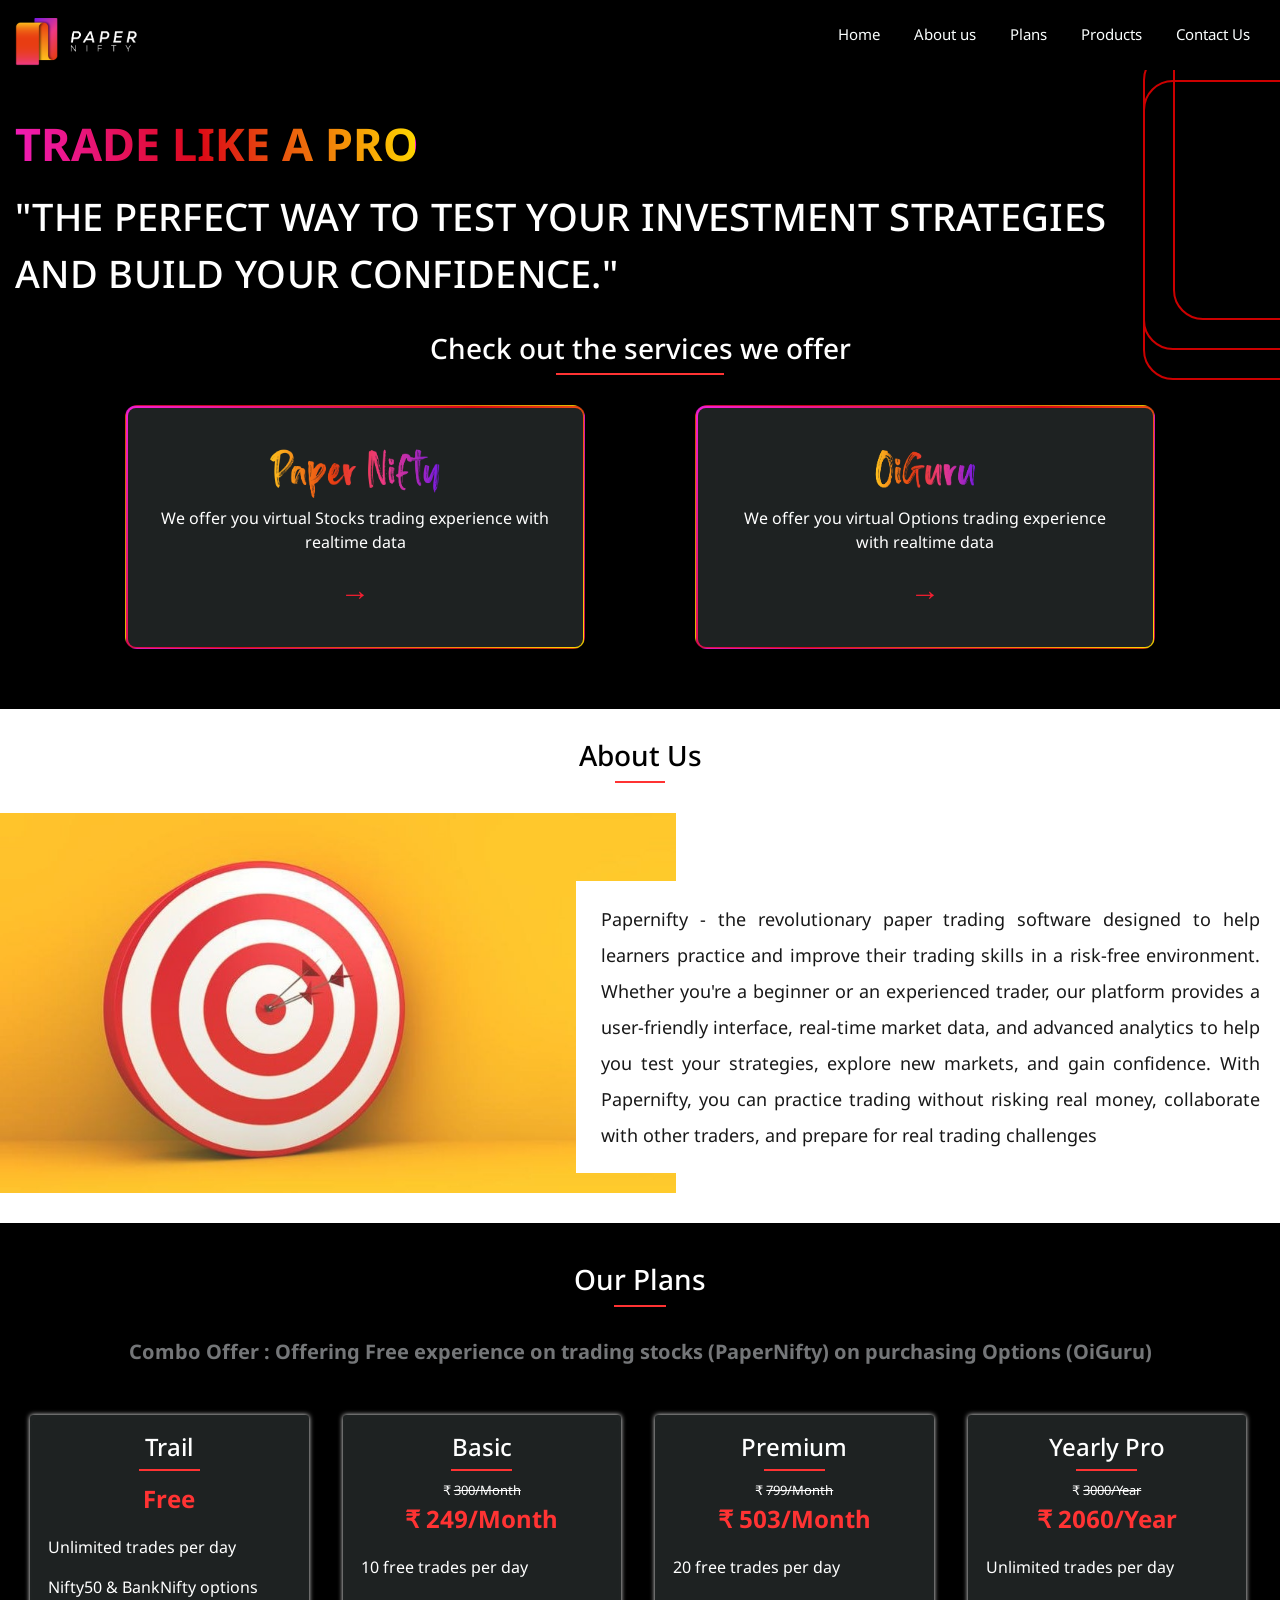
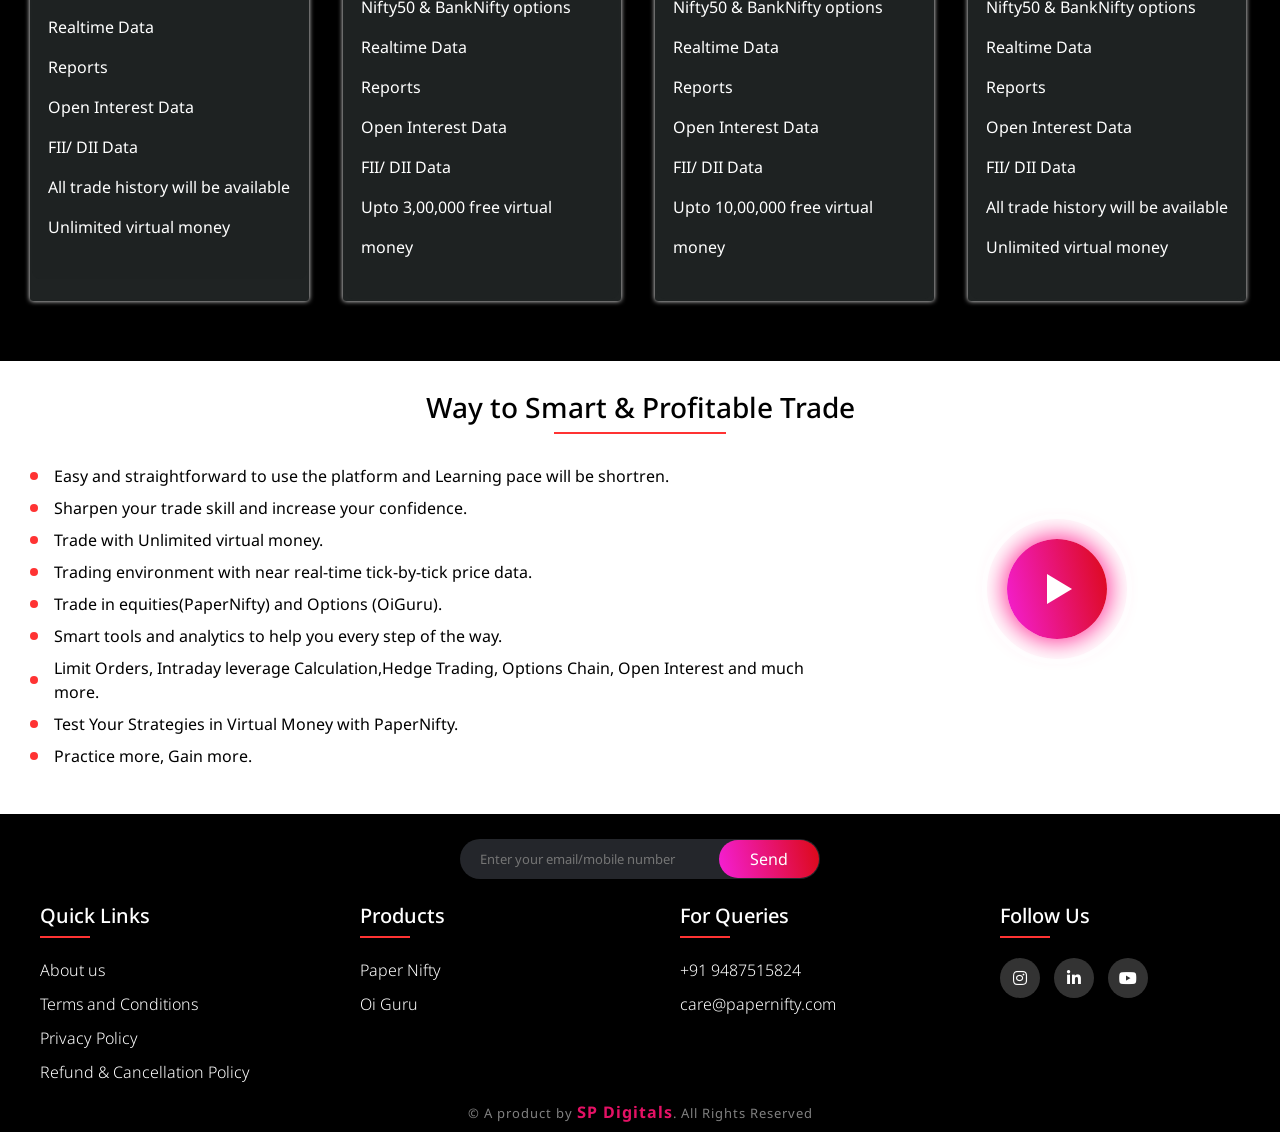
==== commit 61d3ee5b: "social media link" ====
--- a/index.html
+++ b/index.html
@@ -10,6 +10,7 @@
   <link rel="preconnect" href="https://fonts.gstatic.com" crossorigin>
   <link href="https://fonts.googleapis.com/css2?family=Noto+Sans+Georgian&display=swap" rel="stylesheet">
   <link href="https://maxcdn.bootstrapcdn.com/font-awesome/4.7.0/css/font-awesome.min.css" rel="stylesheet">
+  <link rel="stylesheet" type="text/css" href="https://cdnjs.cloudflare.com/ajax/libs/font-awesome/5.15.1/css/all.min.css">
   <!--==================== SWIPER CSS ====================-->
   <link href="src/vendor/bootstrap/css/bootstrap.min.css" rel="stylesheet">
   <link href="src/vendor/icofont/icofont.min.css" rel="stylesheet">
